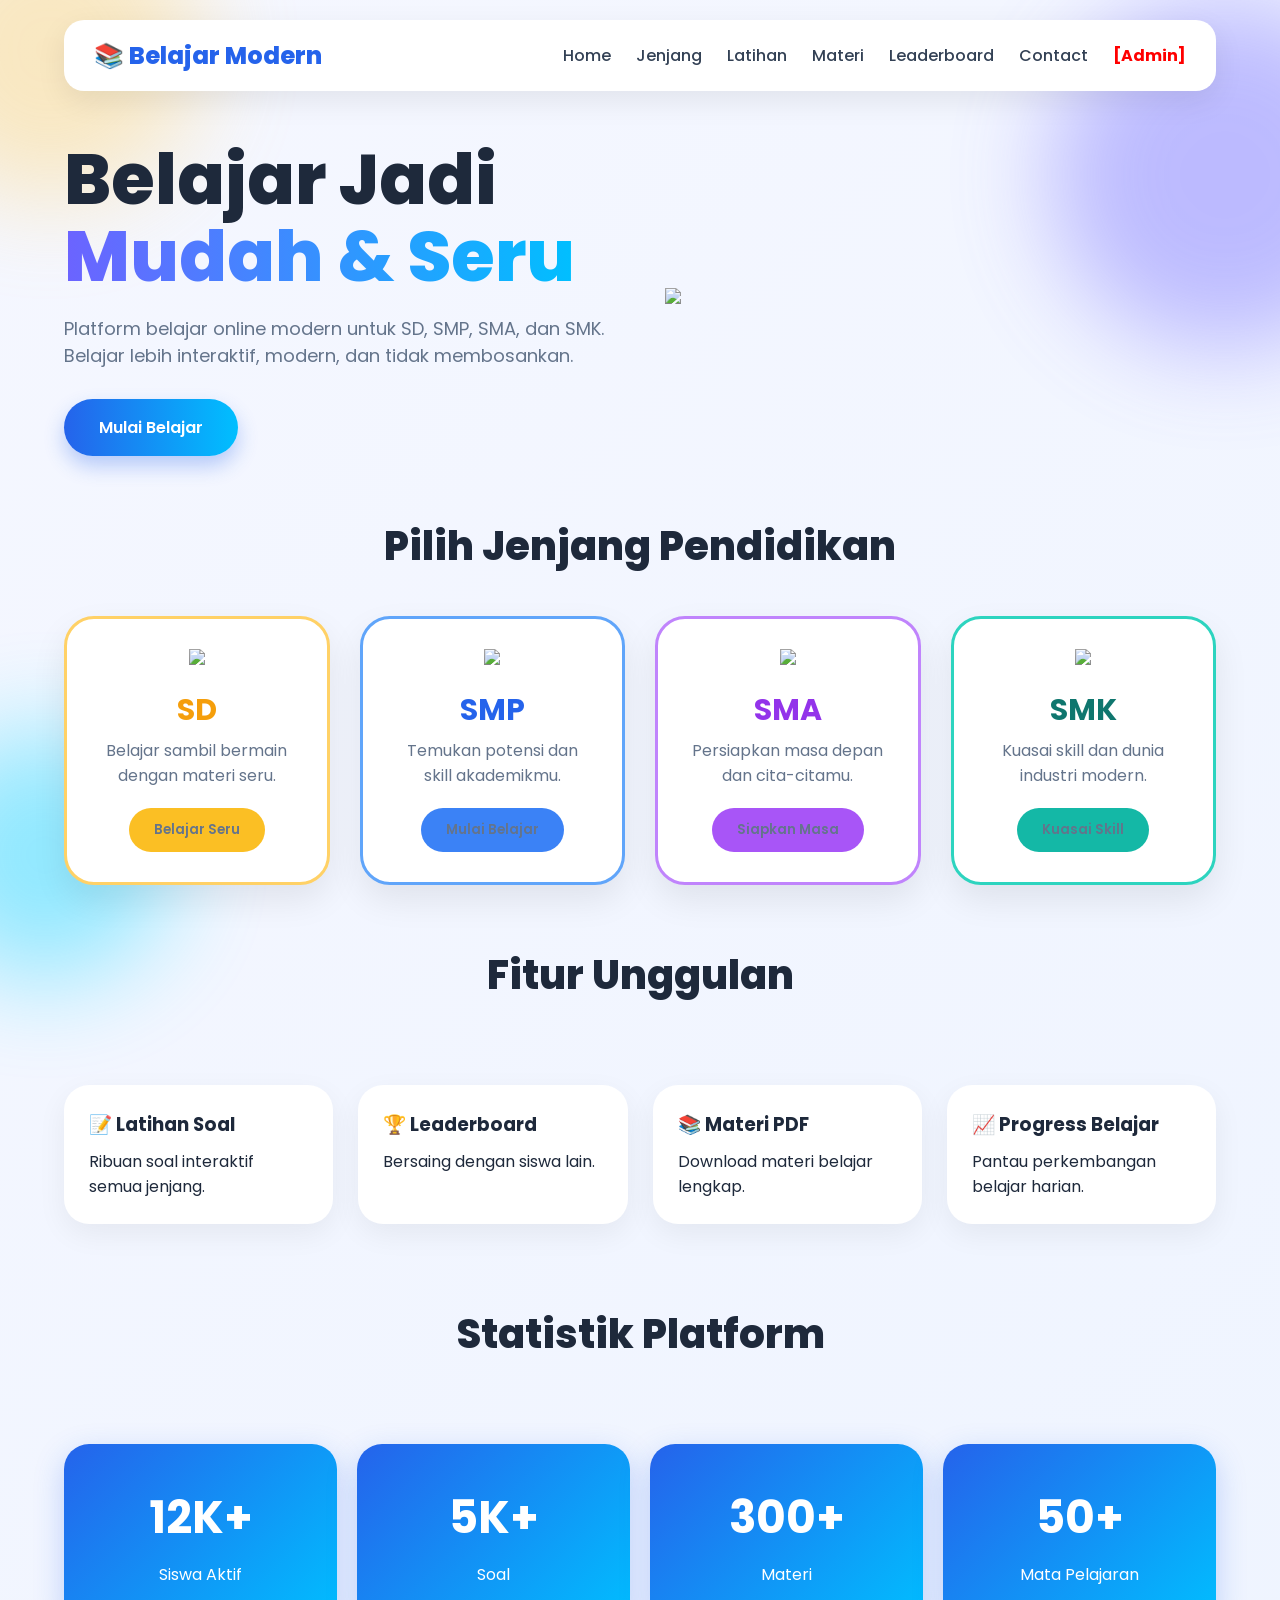
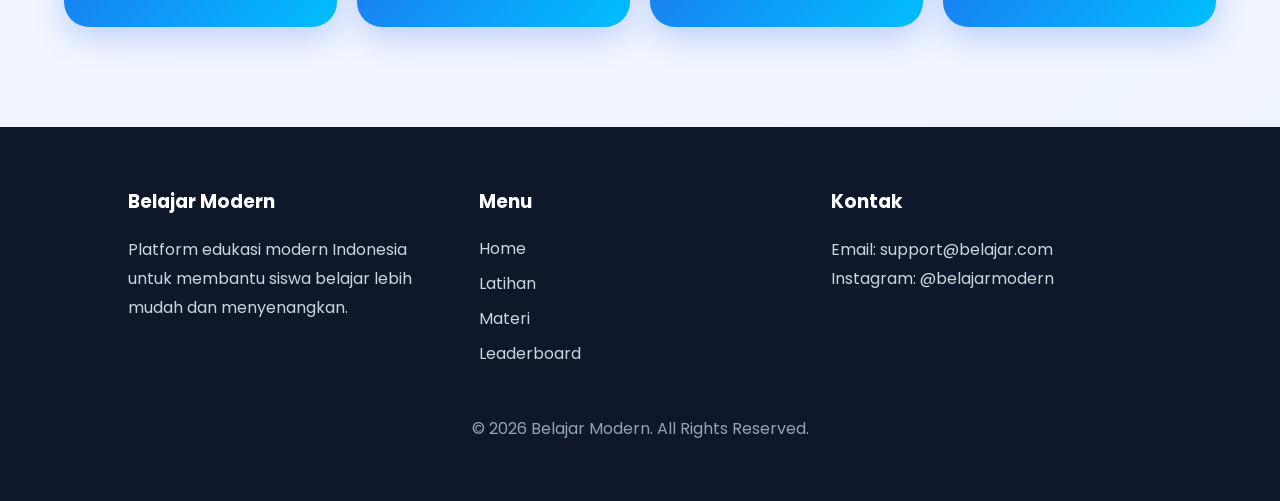
==== index.html @ 56e937a8 "Upload awal proyek EduBelajar" ====
<!doctype html>
<html lang="id">
  <head>
    <meta charset="UTF-8" />
    <meta name="viewport" content="width=device-width, initial-scale=1.0" />
    <title>Belajar Modern</title>

    <link rel="preconnect" href="https://fonts.googleapis.com" />
    <link
      href="https://fonts.googleapis.com/css2?family=Poppins:wght@300;400;500;600;700;800&display=swap"
      rel="stylesheet"
    />
    <link rel="stylesheet" href="../css/style.css" />
    <link rel="preconnect" href="https://fonts.googleapis.com" />

    <link
      href="https://fonts.googleapis.com/css2?family=Poppins:wght@300;400;500;600;700&display=swap"
      rel="stylesheet"
    />
  </head>
  <body>
    <div class="blob blob1"></div>
    <div class="blob blob2"></div>
    <div class="blob blob3"></div>

    <nav>
      <div class="logo">📚 Belajar Modern</div>

      <div class="menu">
        <a href="index.html">Home</a>
        <a href="#jenjang">Jenjang</a>
        <a href="#">Latihan</a>
        <a href="#">Materi</a>
        <a href="#">Leaderboard</a>
        <a href="#contact">Contact</a>
        <a href="pages/admin.html" style="color: red; font-weight: bold"
          >[Admin]</a
        >
      </div>
    </nav>

    <section class="hero">
      <div>
        <h1>Belajar Jadi <span>Mudah & Seru</span></h1>

        <p>
          Platform belajar online modern untuk SD, SMP, SMA, dan SMK. Belajar
          lebih interaktif, modern, dan tidak membosankan.
        </p>

        <button>Mulai Belajar</button>
      </div>

      <div>
        <img src="https://cdn-icons-png.flaticon.com/512/3135/3135755.png" />
      </div>
    </section>

    <h1 class="section-title">Pilih Jenjang Pendidikan</h1>

    <section id="jenjang" class="cards">
      <div class="card sd">
        <img src="https://cdn-icons-png.flaticon.com/512/2436/2436874.png" />
        <h2>SD</h2>
        <p>Belajar sambil bermain dengan materi seru.</p>
        <button onclick="pilihJenjang('sd')">Belajar Seru</button>
      </div>

      <div class="card smp">
        <img src="https://cdn-icons-png.flaticon.com/512/3212/3212608.png" />
        <h2>SMP</h2>
        <p>Temukan potensi dan skill akademikmu.</p>
        <button onclick="pilihJenjang('smp')">Mulai Belajar</button>
      </div>

      <div class="card sma">
        <img src="https://cdn-icons-png.flaticon.com/512/3135/3135789.png" />
        <h2>SMA</h2>
        <p>Persiapkan masa depan dan cita-citamu.</p>
        <button onclick="pilihJenjang('sma')">Siapkan Masa</button>
      </div>

      <div class="card smk">
        <img src="https://cdn-icons-png.flaticon.com/512/1055/1055687.png" />
        <h2>SMK</h2>
        <p>Kuasai skill dan dunia industri modern.</p>
        <button onclick="pilihJenjang('smk')">Kuasai Skill</button>
      </div>
    </section>

    <h1 class="section-title">Fitur Unggulan</h1>

    <section class="features">
      <div class="feature-box">
        <h3>📝 Latihan Soal</h3>
        <p>Ribuan soal interaktif semua jenjang.</p>
      </div>

      <div class="feature-box">
        <h3>🏆 Leaderboard</h3>
        <p>Bersaing dengan siswa lain.</p>
      </div>

      <div class="feature-box">
        <h3>📚 Materi PDF</h3>
        <p>Download materi belajar lengkap.</p>
      </div>

      <div class="feature-box">
        <h3>📈 Progress Belajar</h3>
        <p>Pantau perkembangan belajar harian.</p>
      </div>
    </section>

    <h1 class="section-title">Statistik Platform</h1>

    <section class="stats">
      <div class="stat">
        <h1>12K+</h1>
        <p>Siswa Aktif</p>
      </div>

      <div class="stat">
        <h1>5K+</h1>
        <p>Soal</p>
      </div>

      <div class="stat">
        <h1>300+</h1>
        <p>Materi</p>
      </div>

      <div class="stat">
        <h1>50+</h1>
        <p>Mata Pelajaran</p>
      </div>
    </section>

    <footer>
      <div class="footer-grid">
        <div>
          <h3>Belajar Modern</h3>
          <p>
            Platform edukasi modern Indonesia untuk membantu siswa belajar lebih
            mudah dan menyenangkan.
          </p>
        </div>

        <div>
          <h3>Menu</h3>
          <a href="#">Home</a>
          <a href="#">Latihan</a>
          <a href="#">Materi</a>
          <a href="#">Leaderboard</a>
        </div>

        <div id="contact">
          <h3>Kontak</h3>
          <p>Email: support@belajar.com</p>
          <p>Instagram: @belajarmodern</p>
        </div>
      </div>

      <div class="copyright">© 2026 Belajar Modern. All Rights Reserved.</div>
    </footer>
    <script src="../js/script.js"></script>
  </body>
</html>
---- css/style.css ----
* {
  margin: 0;
  padding: 0;
  box-sizing: border-box;
  font-family: "Poppins", sans-serif;
}

body {
  background: linear-gradient(135deg, #f5f7ff, #eef4ff);
  overflow-x: hidden;
  color: #1e293b;
}

.blob {
  position: absolute;
  border-radius: 50%;
  filter: blur(50px);
  opacity: 0.4;
  z-index: -1;
}

.blob1 {
  width: 300px;
  height: 300px;
  background: #ffd166;
  top: -100px;
  left: -100px;
}

.blob2 {
  width: 350px;
  height: 350px;
  background: #6c63ff;
  top: 0;
  right: -120px;
}

.blob3 {
  width: 250px;
  height: 250px;
  background: #00d4ff;
  bottom: -80px;
  left: -80px;
}

nav {
  width: 90%;
  margin: 20px auto;
  background: white;
  border-radius: 20px;
  padding: 18px 30px;
  display: flex;
  justify-content: space-between;
  align-items: center;
  box-shadow: 0 10px 30px rgba(0, 0, 0, 0.08);
}

.logo {
  font-size: 24px;
  font-weight: 800;
  color: #2563eb;
}

.menu {
  display: flex;
  gap: 25px;
}

.menu a {
  text-decoration: none;
  color: #334155;
  font-weight: 500;
  transition: 0.3s;
}

.menu a:hover {
  color: #2563eb;
}

.hero {
  width: 90%;
  margin: 50px auto;
  display: grid;
  grid-template-columns: 1fr 1fr;
  align-items: center;
  gap: 50px;
}

.hero h1 {
  font-size: 70px;
  line-height: 1.1;
  margin-bottom: 20px;
  font-weight: 800;
}

.hero span {
  background: linear-gradient(to right, #6c63ff, #00bfff);
  -webkit-background-clip: text;
  -webkit-text-fill-color: transparent;
}

.hero p {
  font-size: 18px;
  color: #64748b;
  margin-bottom: 30px;
}

.hero button {
  padding: 16px 35px;
  border: none;
  border-radius: 50px;
  background: linear-gradient(to right, #2563eb, #00bfff);
  color: white;
  font-size: 16px;
  font-weight: 600;
  cursor: pointer;
  transition: 0.3s;
  box-shadow: 0 10px 20px rgba(37, 99, 235, 0.3);
}

.hero button:hover {
  transform: translateY(-5px);
}

.hero img {
  width: 100%;
  animation: float 4s ease-in-out infinite;
}

@keyframes float {
  0% {
    transform: translateY(0);
  }
  50% {
    transform: translateY(-15px);
  }
  100% {
    transform: translateY(0);
  }
}

.section-title {
  text-align: center;
  font-size: 40px;
  margin-top: 60px;
  margin-bottom: 40px;
  font-weight: 800;
}

.cards {
  width: 90%;
  margin: auto;
  display: grid;
  grid-template-columns: repeat(auto-fit, minmax(240px, 1fr));
  gap: 30px;
}

.card {
  background: white;
  border-radius: 30px;
  padding: 30px;
  text-align: center;
  transition: 0.3s;
  position: relative;
  overflow: hidden;
  box-shadow: 0 15px 35px rgba(0, 0, 0, 0.08);
}

.card:hover {
  transform: translateY(-10px);
}

/* Efek saat card di-hover, tombol ikut berubah warna */
.card:hover button {
  background: #2563eb; /* Sesuaikan warna biru yang kamu mau */
  color: #ffffff; /* Warna teks jadi putih */
  box-shadow: 0 5px 15px rgba(37, 99, 235, 0.4); /* Kasih efek glow tipis */
  transform: scale(1.05); /* Sedikit membesar biar kerasa interaktif */
}

.card img {
  width: 90px;
  margin-bottom: 20px;
}

/* Tambahkan ini agar teks h2 bisa turun ke bawah kalau kepanjangan */
.card h2 {
  font-size: 30px; /* Coba kecilkan sedikit dari 42px agar lebih proporsional */
  margin-bottom: 10px;
  word-wrap: break-word; /* Biar teks panjang otomatis turun */
  hyphens: auto; /* Opsional: biar rapi kalau ada pemenggalan kata */
  line-height: 1.2; /* Biar barisnya tidak terlalu renggang */
}

.card p {
  color: #64748b;
  margin-bottom: 20px;
}

/* 1. Style tombol saat kondisi diam (biar rapi) */
.card button {
  border: none;
  padding: 12px 25px;
  border-radius: 40px;
  background: #f1f5f9; /* Warna abu-abu muda */
  color: #64748b; /* Warna teks abu-abu */
  font-weight: 600;
  cursor: pointer;
  transition: all 0.3s ease; /* Biar perubahannya smooth/halus */
}

/* 2. Style saat kursor diarahkan ke card (hover) */
.card:hover button {
  background: #2563eb; /* Warna biru pas di-hover */
  color: #ffffff; /* Teks jadi putih pas di-hover */
  transform: scale(1.05); /* Sedikit membesar biar kerasa interaktif */
}

.card button:hover {
  transform: scale(1.05);
}

.sd {
  border: 3px solid #ffd166;
}

.sd h2 {
  color: #f59e0b;
}

.sd button {
  background: #fbbf24;
}

.smp {
  border: 3px solid #60a5fa;
}

.smp h2 {
  color: #2563eb;
}

.smp button {
  background: #3b82f6;
}

.sma {
  border: 3px solid #c084fc;
}

.sma h2 {
  color: #9333ea;
}

.sma button {
  background: #a855f7;
}

.smk {
  border: 3px solid #2dd4bf;
}

.smk h2 {
  color: #0f766e;
}

.smk button {
  background: #14b8a6;
}

.features {
  width: 90%;
  margin: 80px auto;
  display: grid;
  grid-template-columns: repeat(auto-fit, minmax(220px, 1fr));
  gap: 25px;
}

.feature-box {
  background: white;
  border-radius: 25px;
  padding: 25px;
  box-shadow: 0 10px 30px rgba(0, 0, 0, 0.06);
}

.feature-box h3 {
  margin-bottom: 10px;
}

.stats {
  width: 90%;
  margin: 80px auto;
  display: grid;
  grid-template-columns: repeat(auto-fit, minmax(200px, 1fr));
  gap: 20px;
}

.stat {
  background: linear-gradient(135deg, #2563eb, #00bfff);
  color: white;
  padding: 40px;
  border-radius: 25px;
  text-align: center;
  box-shadow: 0 10px 30px rgba(37, 99, 235, 0.25);
}

.stat h1 {
  font-size: 45px;
  margin-bottom: 10px;
}

footer {
  margin-top: 100px;
  background: #0f172a;
  color: white;
  padding: 60px 10%;
}

.footer-grid {
  display: grid;
  grid-template-columns: repeat(auto-fit, minmax(220px, 1fr));
  gap: 30px;
}

footer h3 {
  margin-bottom: 20px;
}

footer p {
  color: #cbd5e1;
  line-height: 1.8;
}

footer a {
  display: block;
  color: #cbd5e1;
  text-decoration: none;
  margin-bottom: 10px;
}

footer a:hover {
  color: white;
}

.copyright {
  text-align: center;
  margin-top: 40px;
  color: #94a3b8;
}

@media (max-width: 900px) {
  .hero {
    grid-template-columns: 1fr;
    text-align: center;
  }

  .hero h1 {
    font-size: 50px;
  }

  nav {
    flex-direction: column;
    gap: 20px;
  }

  .menu {
    flex-wrap: wrap;
    justify-content: center;
  }
}

#jenjang {
  scroll-margin-top: 100px; /* Sesuaikan angka ini dengan tinggi navbar kamu */
}

.hero-mini {
  text-align: center;
  padding: 60px 20px;
}

.hero-mini h1 {
  font-size: 48px;
  margin-bottom: 15px;
}

.hero-mini p {
  color: #64748b;
  font-size: 18px;
}

.materi-box {
  width: 90%;
  margin: 40px auto;

  background: white;

  padding: 40px;

  border-radius: 30px;

  box-shadow: 0 10px 30px rgba(0, 0, 0, 0.08);
}

.materi-box h2 {
  margin-bottom: 20px;
}

.materi-box p {
  line-height: 1.8;

  color: #475569;
}

.materi-box ul {
  margin-top: 20px;
  padding-left: 20px;
}

.materi-box button {
  margin-top: 30px;

  padding: 15px 30px;

  border: none;

  border-radius: 40px;

  background: #2563eb;

  color: white;

  cursor: pointer;
}

.input-nama {
  width: 100%;
  padding: 15px;
  margin-bottom: 20px;
  border-radius: 15px;
  border: 2px solid #dbeafe;
  outline: none;
  font-size: 16px;
}

.input-nama:focus {
  border-color: #2563eb;
}
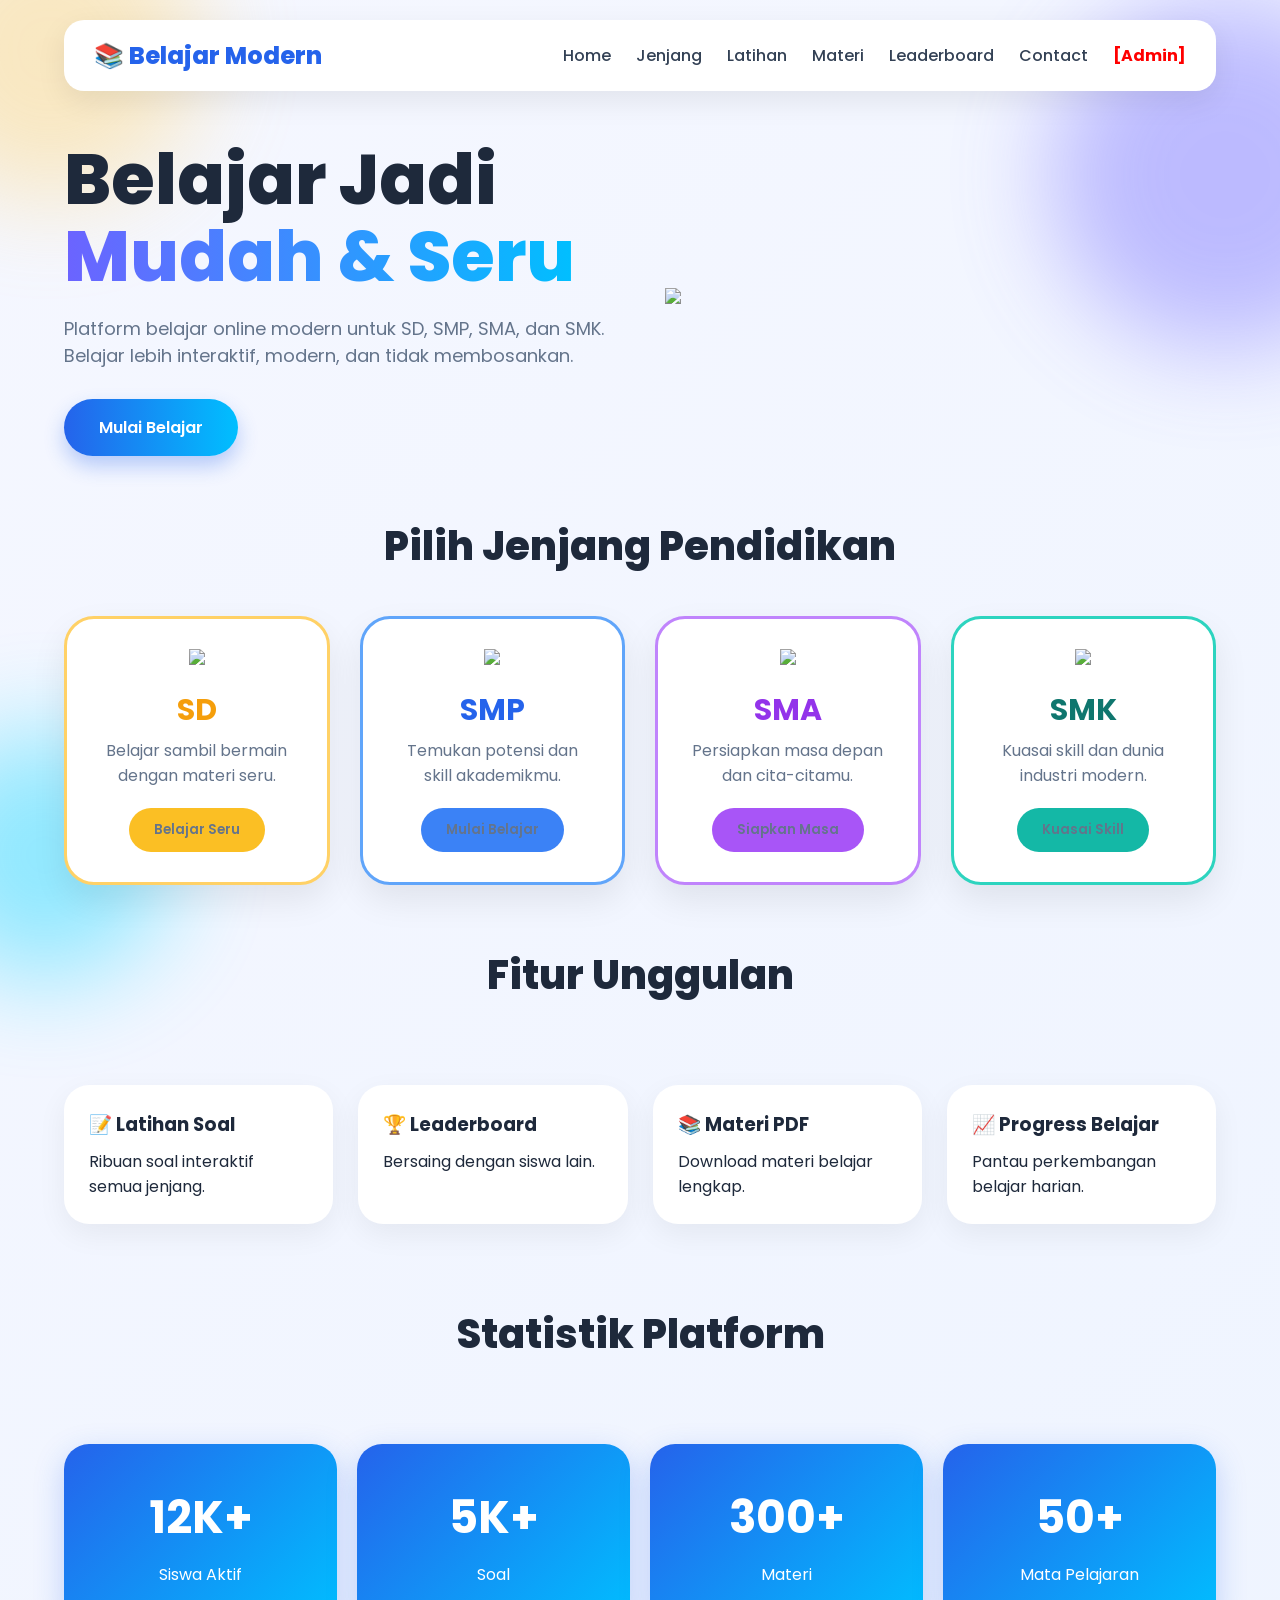
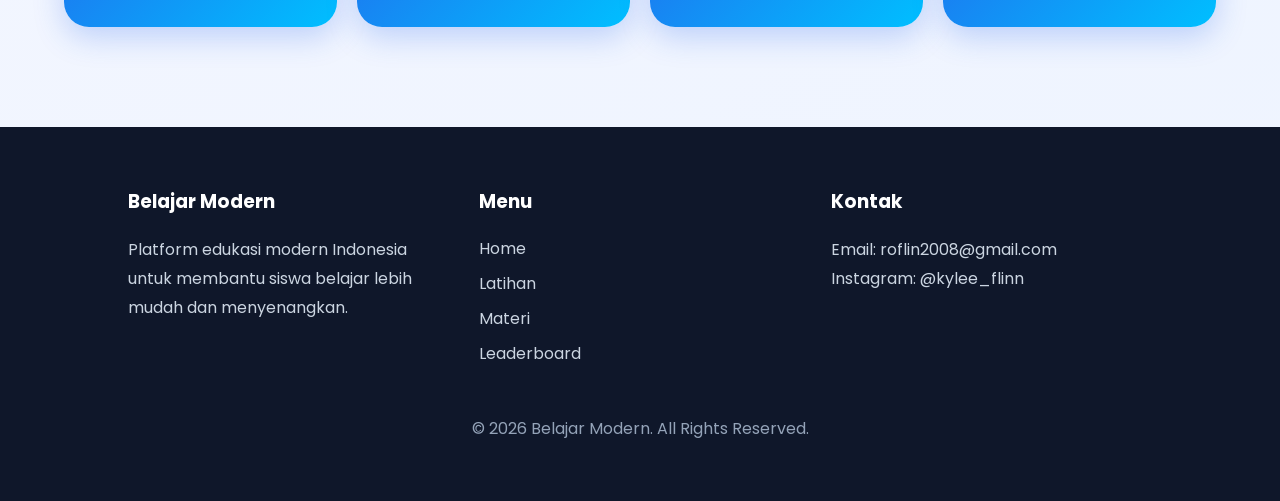
==== commit c9282e06: "Update: Menambahkan halaman Leaderboard dan perbaikan navigasi" ====
--- a/index.html
+++ b/index.html
@@ -29,9 +29,9 @@
       <div class="menu">
         <a href="index.html">Home</a>
         <a href="#jenjang">Jenjang</a>
-        <a href="#">Latihan</a>
-        <a href="#">Materi</a>
-        <a href="#">Leaderboard</a>
+        <a href="pages/quiz.html">Latihan</a>
+        <a href="pages/materi.html">Materi</a>
+        <a href="pages/leaderboard.html">Leaderboard</a>
         <a href="#contact">Contact</a>
         <a href="pages/admin.html" style="color: red; font-weight: bold"
           >[Admin]</a
@@ -156,8 +156,8 @@
 
         <div id="contact">
           <h3>Kontak</h3>
-          <p>Email: support@belajar.com</p>
-          <p>Instagram: @belajarmodern</p>
+          <p>Email: roflin2008@gmail.com</p>
+          <p>Instagram: @kylee_flinn</p>
         </div>
       </div>
 
--- a/css/style.css
+++ b/css/style.css
@@ -445,3 +445,18 @@
 .input-nama:focus {
   border-color: #2563eb;
 }
+
+table {
+  width: 100%;
+  border-collapse: collapse;
+  margin-top: 20px;
+}
+th,
+td {
+  padding: 12px;
+  border: 1px solid #ddd;
+  text-align: left;
+}
+th {
+  background-color: #f8f9fa;
+}
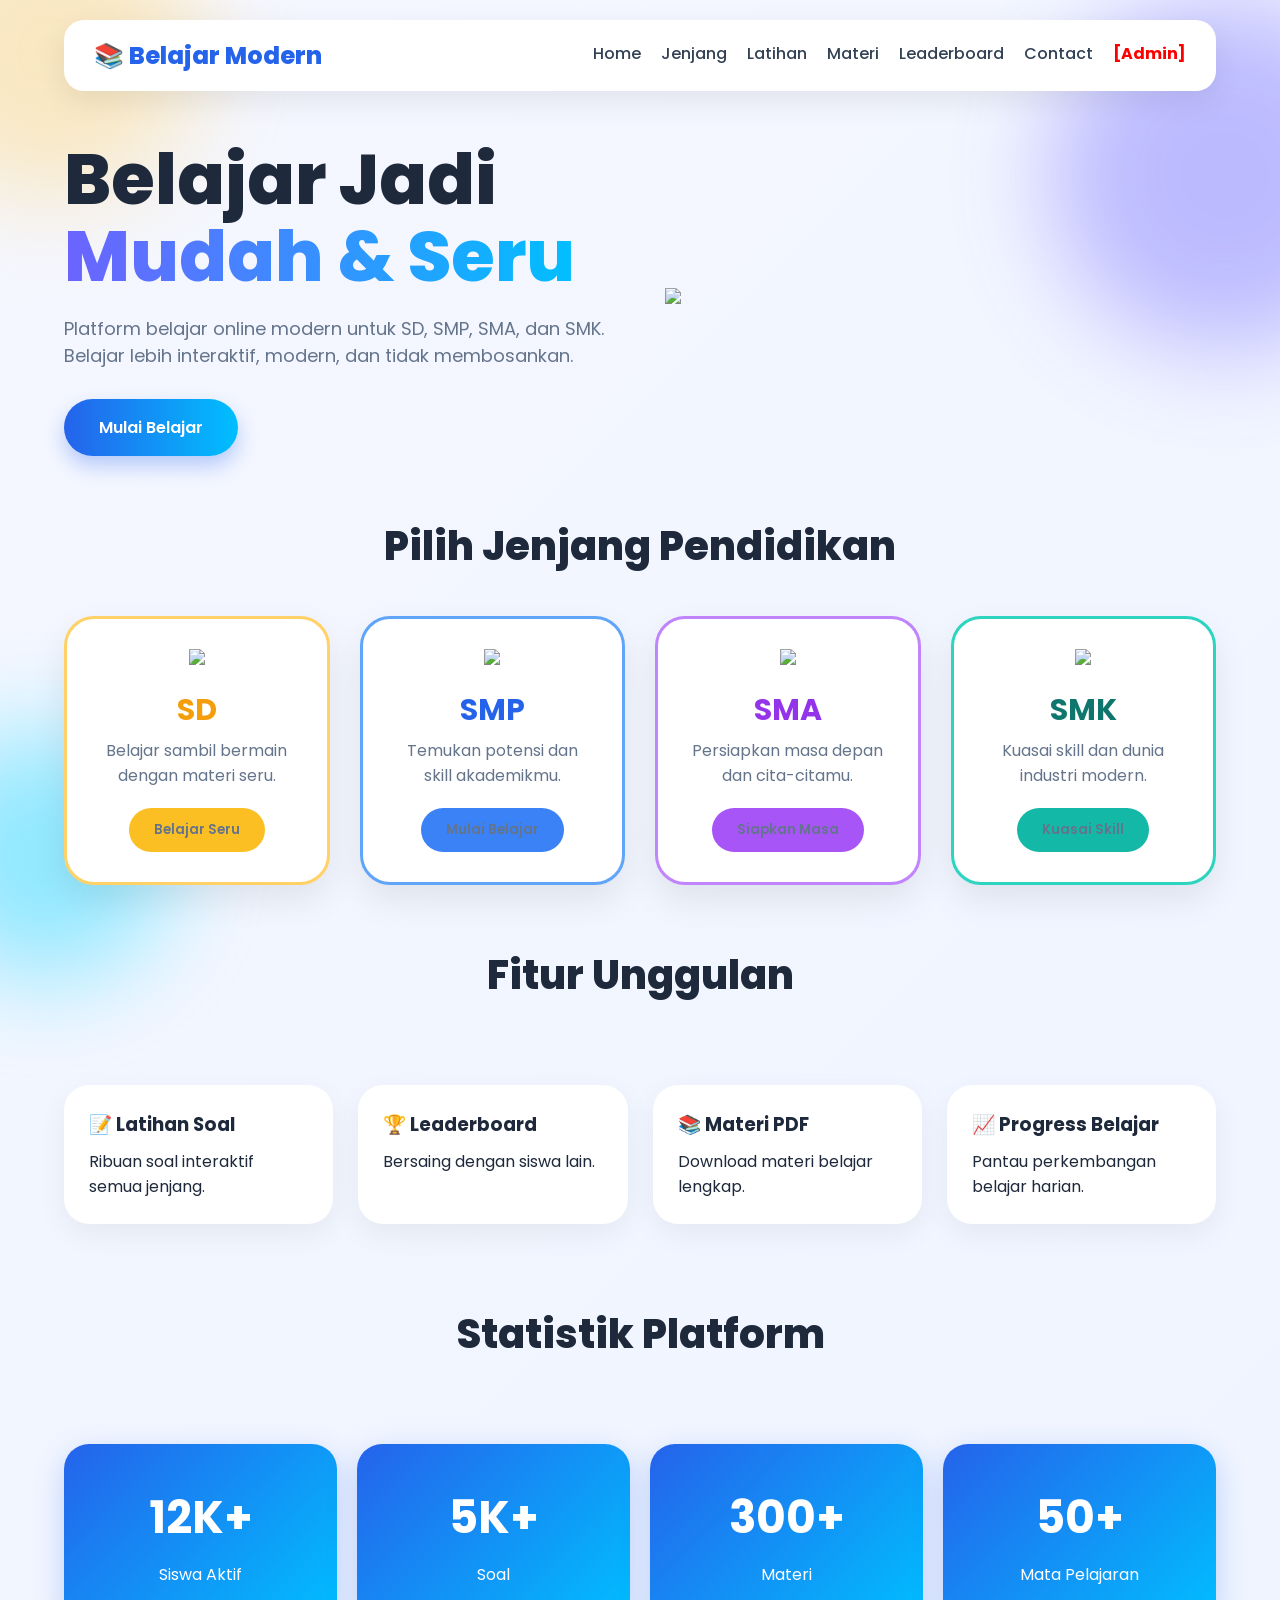
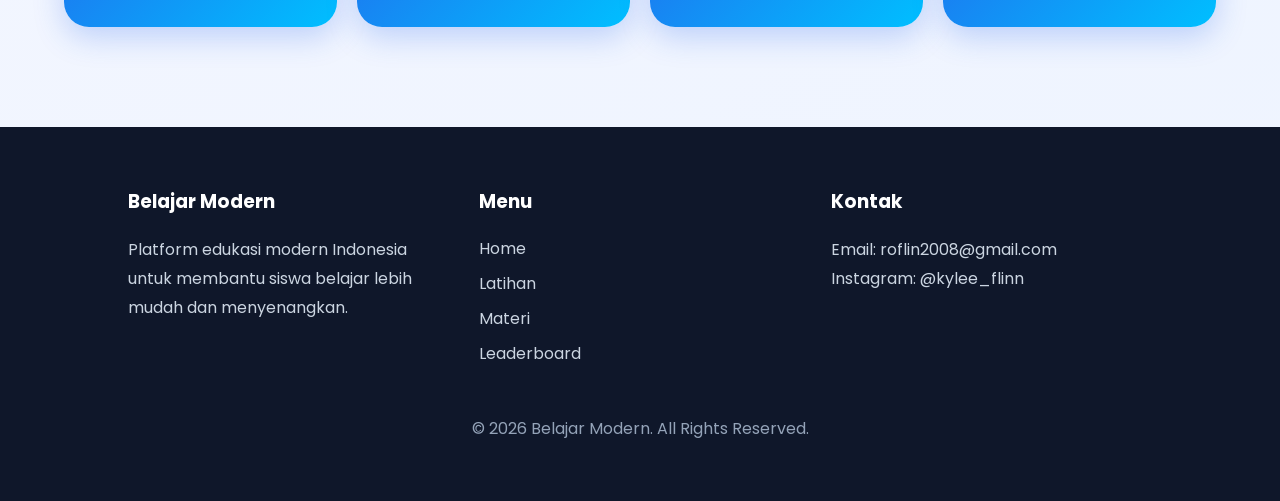
==== commit c8fcb8ad: "update navbar mobile sidebar" ====
--- a/index.html
+++ b/index.html
@@ -26,16 +26,18 @@
     <nav>
       <div class="logo">📚 Belajar Modern</div>
 
-      <div class="menu">
+      <div class="hamburger" onclick="toggleMenu()">☰</div>
+
+      <div class="menu" id="menu">
         <a href="index.html">Home</a>
         <a href="#jenjang">Jenjang</a>
         <a href="pages/quiz.html">Latihan</a>
         <a href="pages/materi.html">Materi</a>
         <a href="pages/leaderboard.html">Leaderboard</a>
         <a href="#contact">Contact</a>
-        <a href="pages/admin.html" style="color: red; font-weight: bold"
-          >[Admin]</a
-        >
+        <a href="pages/admin.html" style="color: red; font-weight: bold">
+          [Admin]
+        </a>
       </div>
     </nav>
 
--- a/css/style.css
+++ b/css/style.css
@@ -53,6 +53,7 @@
   justify-content: space-between;
   align-items: center;
   box-shadow: 0 10px 30px rgba(0, 0, 0, 0.08);
+  position: relative;
 }
 
 .logo {
@@ -63,7 +64,16 @@
 
 .menu {
   display: flex;
-  gap: 25px;
+  gap: 20px;
+  overflow-x: auto;
+  white-space: nowrap;
+  padding-bottom: 5px;
+  scrollbar-width: none;
+  -ms-overflow-style: none;
+}
+
+.menu::-webkit-scrollbar {
+  display: none;
 }
 
 .menu a {
@@ -210,12 +220,6 @@
 }
 
 /* 2. Style saat kursor diarahkan ke card (hover) */
-.card:hover button {
-  background: #2563eb; /* Warna biru pas di-hover */
-  color: #ffffff; /* Teks jadi putih pas di-hover */
-  transform: scale(1.05); /* Sedikit membesar biar kerasa interaktif */
-}
-
 .card button:hover {
   transform: scale(1.05);
 }
@@ -348,6 +352,12 @@
   color: #94a3b8;
 }
 
+.hamburger {
+  display: none;
+  font-size: 30px;
+  cursor: pointer;
+}
+
 @media (max-width: 900px) {
   .hero {
     grid-template-columns: 1fr;
@@ -355,17 +365,59 @@
   }
 
   .hero h1 {
-    font-size: 50px;
+    font-size: 38px;
+  }
+
+  .hero p {
+    font-size: 16px;
+  }
+
+  .section-title {
+    font-size: 30px;
+  }
+
+  .card {
+    padding: 20px;
+  }
+
+  .card h2 {
+    font-size: 24px;
   }
 
   nav {
+    padding: 15px 20px;
+    position: relative;
+  }
+
+  .hamburger {
+    display: block;
+    font-size: 30px;
+    cursor: pointer;
+  }
+
+  .menu {
+    position: absolute;
+    top: 80px;
+    right: 10px;
+    width: 230px;
+    background: white;
     flex-direction: column;
-    gap: 20px;
-  }
-
-  .menu {
-    flex-wrap: wrap;
-    justify-content: center;
+    padding: 20px;
+    gap: 15px;
+    border-radius: 15px;
+    box-shadow: 0 10px 30px rgba(0, 0, 0, 0.15);
+    opacity: 0;
+    visibility: hidden;
+    transform: translateY(-10px);
+    transition: 0.3s;
+    z-index: 999;
+  }
+
+  .menu.active {
+    opacity: 1;
+    visibility: visible;
+    transform: translateY(0);
+    display: flex;
   }
 }
 
